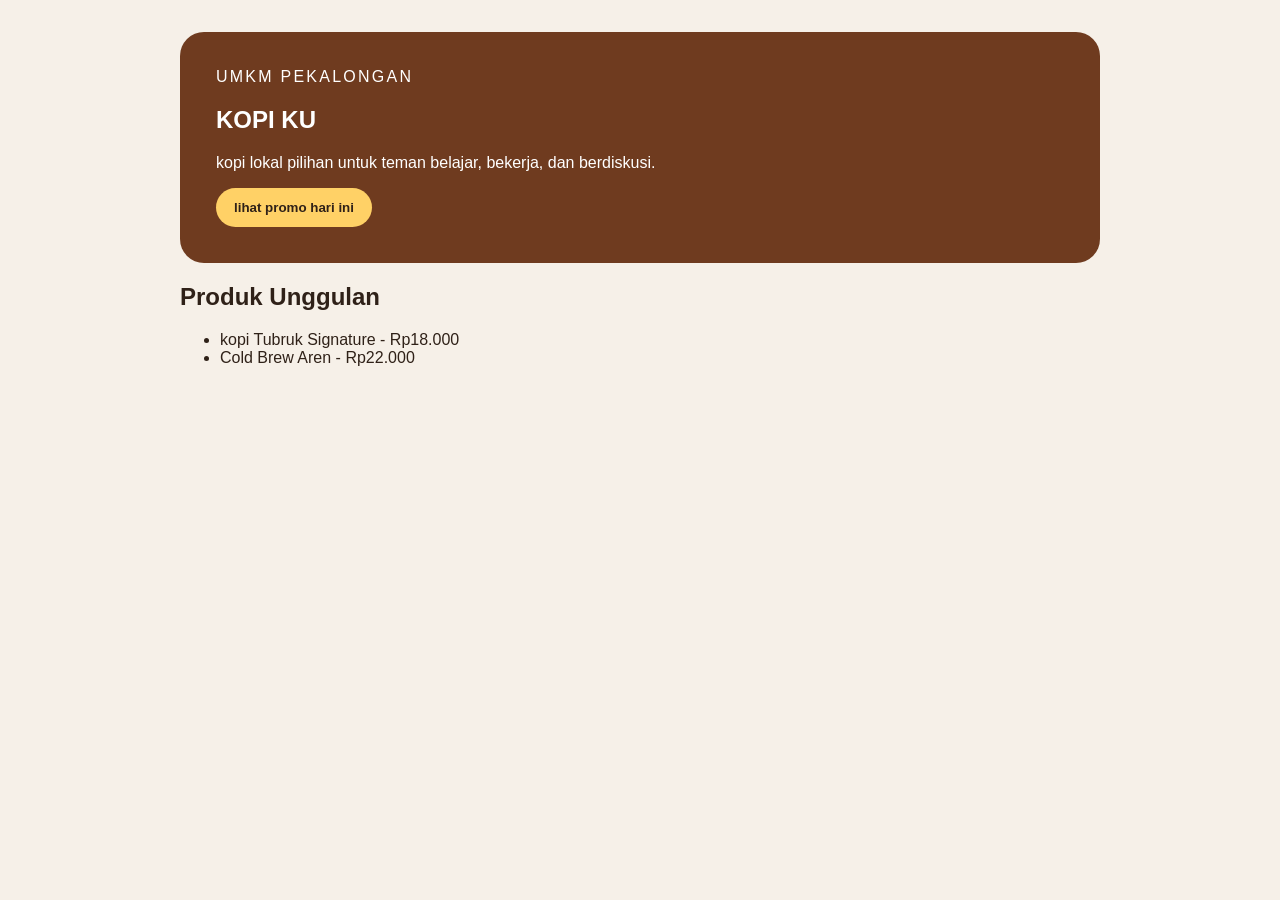
==== index.html @ 1f72acca "feat: buat landing page awal UMKM" ====
<!DOCTYPE html>
<html lang="id">
<head>
    <meta charset="UTF-8">
    <meta name="viewport" content="width=device-width, initial-scale=1">
    <title>Kopi KU - Website UMKM</title>
    <link rel="stylesheet" href="css/style.css" />
</head>
<body>
    <main class="page">
        <section class="hero">
            <p class="eyebrow"> UMKM PEKALONGAN</p>
            <h1> KOPI KU </h1>
            <P>kopi lokal pilihan untuk teman belajar, bekerja, dan berdiskusi.</P>
            <button id="promoButton" type="button">lihat promo hari ini</button>
        </section>

        <section aria-labelledby="produk-title">
            <h2 id="produk-title">Produk Unggulan</h2>
            <ul class="product">
                <li>kopi Tubruk Signature - Rp18.000</li>
                <li>Cold Brew Aren - Rp22.000</li>
            </ul>
        </section>
    </main>
    <script src="js/script.js"></script>
</body>
</html>
---- css/style.css ----
body {
    margin: 0;
    color: #2f2118;
    background: #f6f0e8;
    font-family: Arial, sans-serif;
}

.page {
    max-width: 920px;
    margin: 0 auto;
    padding: 32px 20px;
}

.hero {
    padding: 36px;
    color: white;
    background: #6f3b1f;
    border-radius: 24px;
}

.eyebrow {
    margin: 0 0 8px;
    letter-spacing: 0.14em;
    text-transform: uppercase;
}

.products {
    padding-left: 1.2rem;
}

button {
    padding: 12px 18px;
    color: #2f2118;
    font-weight: 700;
    cursor: pointer;
    background: #ffd166;
    border: 0;
    border-radius: 999px;
}
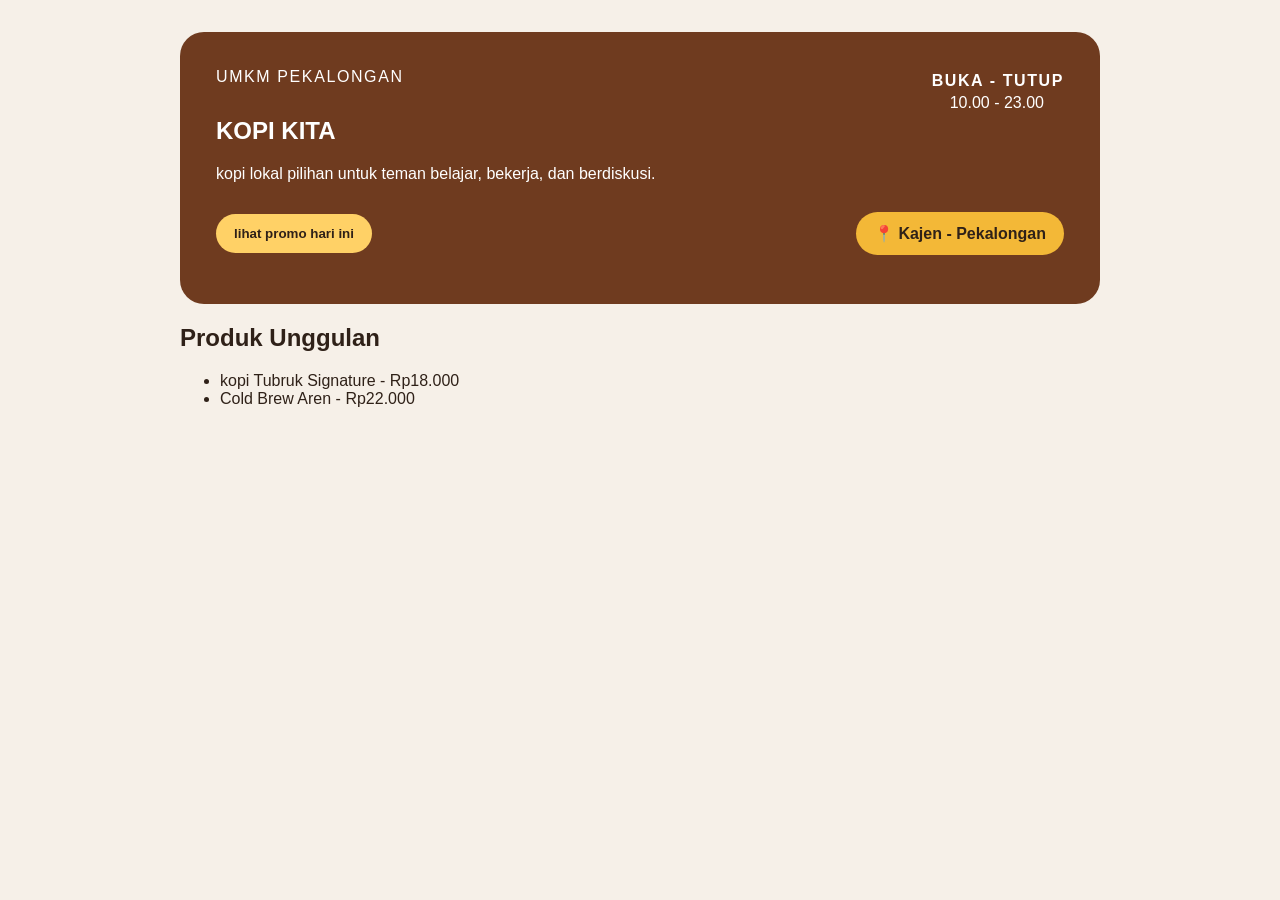
==== commit f93845db: "informasi lokasi dan jam operasional" ====
--- a/index.html
+++ b/index.html
@@ -3,16 +3,23 @@
 <head>
     <meta charset="UTF-8">
     <meta name="viewport" content="width=device-width, initial-scale=1">
-    <title>Kopi KU - Website UMKM</title>
+    <title>KOPI KITA- Website UMKM</title>
     <link rel="stylesheet" href="css/style.css" />
 </head>
 <body>
     <main class="page">
         <section class="hero">
+        <div class="header">
             <p class="eyebrow"> UMKM PEKALONGAN</p>
-            <h1> KOPI KU </h1>
+            <div class="jam_a">BUKA - TUTUP</div>
+            </div>
+            <div class="jam_b">10.00 - 23.00</div>
+            <h1 class="h1">KOPI KITA</h1>
             <P>kopi lokal pilihan untuk teman belajar, bekerja, dan berdiskusi.</P>
+            <div class="header-1">
             <button id="promoButton" type="button">lihat promo hari ini</button>
+            <h2 class="lokasi">📍 Kajen - Pekalongan</h2>
+        </div>
         </section>
 
         <section aria-labelledby="produk-title">
--- a/css/style.css
+++ b/css/style.css
@@ -1,39 +1,83 @@
 body {
-    margin: 0;
-    color: #2f2118;
-    background: #f6f0e8;
-    font-family: Arial, sans-serif;
+  margin: 0;
+  color: #2f2118;
+  background: #f6f0e8;
+  font-family: Arial, sans-serif;
 }
 
 .page {
-    max-width: 920px;
-    margin: 0 auto;
-    padding: 32px 20px;
+  max-width: 920px;
+  margin: 0 auto;
+  padding: 32px 20px;
 }
 
 .hero {
-    padding: 36px;
-    color: white;
-    background: #6f3b1f;
-    border-radius: 24px;
+  padding: 36px;
+  color: white;
+  background: #6f3b1f;
+  border-radius: 24px;
+}
+
+.header {
+  display: flex;
+  justify-content: space-between;
+  align-items: center;
+}
+
+.h1 {
+  margin-top: 5px;
 }
 
 .eyebrow {
-    margin: 0 0 8px;
-    letter-spacing: 0.14em;
+  margin: 0 0 8px;
+  letter-spacing: 0.10em;
+  text-transform: uppercase;
+}
+
+
+.jam_a {
+    margin: 0;
+    text-align: right;
+    letter-spacing: 0.1em;
     text-transform: uppercase;
+    font-size: medium;
+    font-weight: 700;
+}
+
+.jam_b {
+    margin: 0;
+    text-align: right;
+    margin-right: 20px;
+    font-size: medium;
 }
 
 .products {
-    padding-left: 1.2rem;
+  padding-left: 1.2rem;
+}
+
+.header-1 {
+  display: flex;
+  justify-content: space-between;
+  align-items: center;
+}
+
+.lokasi {
+  background:#f3b837;
+  color: #2f2118;
+  padding: 12px 18px;
+  cursor: pointer;
+  border-radius: 999px;
+  border: 0;
+  font-weight: 700;
+  font-size: medium;
 }
 
 button {
-    padding: 12px 18px;
-    color: #2f2118;
-    font-weight: 700;
-    cursor: pointer;
-    background: #ffd166;
-    border: 0;
-    border-radius: 999px;
+  padding: 12px 18px;
+  color: #2f2118;
+  font-weight: 700;
+  cursor: pointer;
+  background: #ffd166;
+  border: 0;
+  border-radius: 999px;
 }
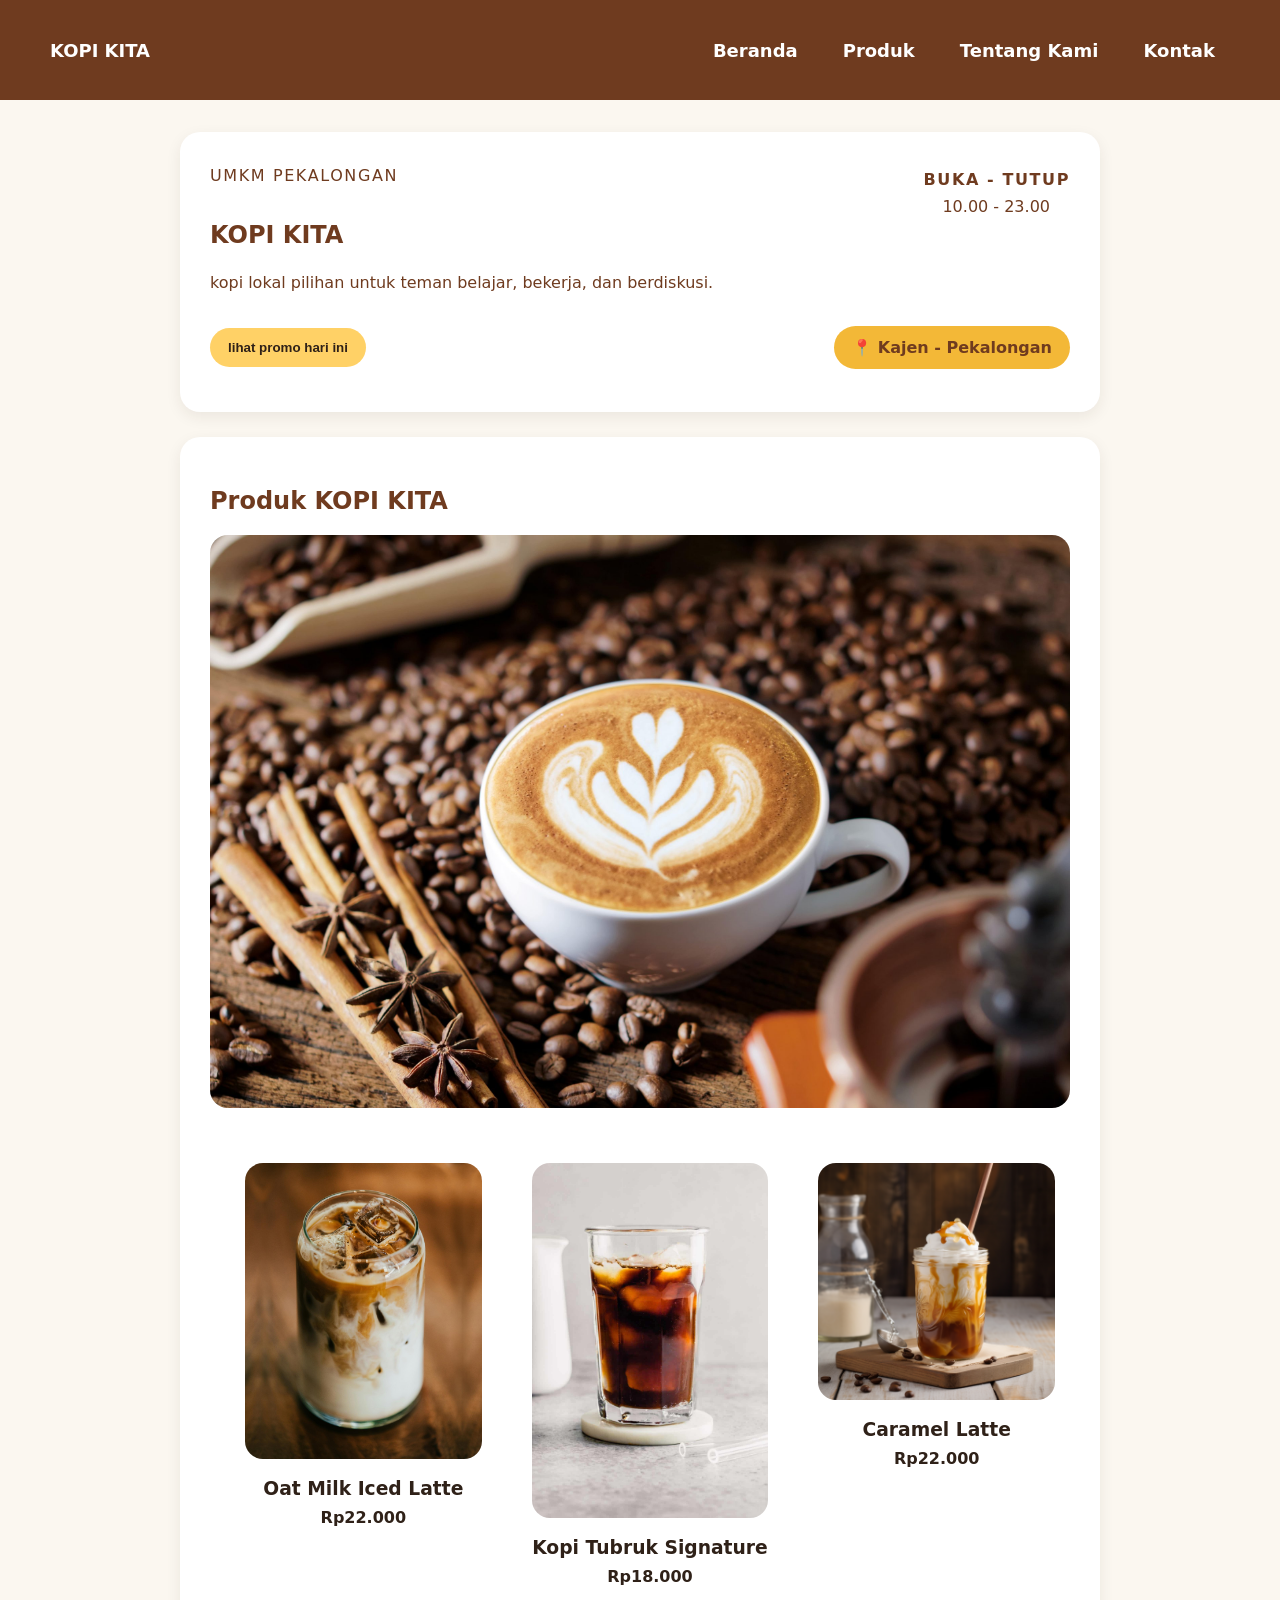
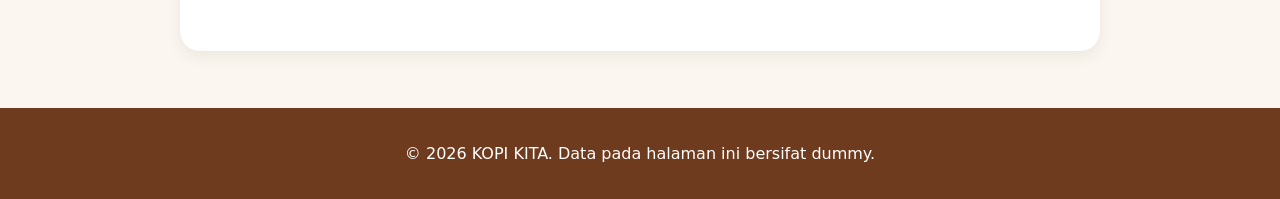
==== commit 9809cfa5: "feat: tambah semantic html dan navigasi dua halaman" ====
--- a/index.html
+++ b/index.html
@@ -7,6 +7,20 @@
     <link rel="stylesheet" href="css/style.css" />
 </head>
 <body>
+    <a class="skip-link" href="#main-content">Skip to main content</a>
+    <nav class="container">
+        <div class="container-navbar">
+    <div class="logo">
+        <a href="index.html">KOPI KITA</a>    
+    </div>
+            <ul class="navbar">
+                <li><a href="index.html">Beranda</a></li>
+                <li><a href="produk.html">Produk</a></li>
+                <li><a href="tentang.html">Tentang Kami</a></li>
+                <li><a href="kontak.html">Kontak</a></li>
+            </ul>
+        </nav>
+    </div>
     <main class="page">
         <section class="hero">
         <div class="header">
@@ -23,13 +37,31 @@
         </section>
 
         <section aria-labelledby="produk-title">
-            <h2 id="produk-title">Produk Unggulan</h2>
+            <h2 id="produk-title">Produk KOPI KITA</h2>
+            <img class="product-images" src="gambar/jenis-kopi-di-Indonesia-dan-karakteristik-scaled.jpg" alt="secangkir kopi yang ditawarkan oleh KOPI KITA" />
             <ul class="product">
-                <li>kopi Tubruk Signature - Rp18.000</li>
-                <li>Cold Brew Aren - Rp22.000</li>
+                <article class="product-item">
+                    <img class="product-coffee" src="gambar/Oat-Milk-Iced-Coffee-1-ws-us-1.jpg" alt="secangkir kopi yang ditawarkan oleh KOPI KITA" />
+                    <h3>oat milk iced latte</h3>
+                    <p>Rp22.000</p>
+
+                </article>
+                <article class="product-item">
+                    <img class="product-coffee" src="gambar/iced-coffee-7-1200.jpg" alt="secangkir kopi yang ditawarkan oleh KOPI KITA" />
+                    <h3>kopi Tubruk Signature</h3>
+                    <p>Rp18.000</p>
+                </article>
+                <article class="product-item">
+                    <img class="product-coffee" src="gambar/Caramel-Iced-Coffee-Recipe-Satisfying-Sweetness.png" alt="secangkir kopi yang ditawarkan oleh KOPI KITA" />
+                    <h3>Caramel Latte</h3>
+                    <p>Rp22.000</p>
+                </article>
             </ul>
         </section>
     </main>
+    <footer class="footer">
+        <p>© 2026 KOPI KITA. Data pada halaman ini bersifat dummy.</p>
+    </footer>
     <script src="js/script.js"></script>
 </body>
 </html>
--- a/css/style.css
+++ b/css/style.css
@@ -1,8 +1,118 @@
 body {
   margin: 0;
-  color: #2f2118;
-  background: #f6f0e8;
-  font-family: Arial, sans-serif;
+  background: #fbf7f0;
+  color: #2f2118;
+  font-family: system-ui, -apple-system, BlinkMacSystemFont, "Segoe UI", sans-serif;
+}
+
+.skip-link {
+  position: absolute;
+  left: -9999px;
+  top: auto;
+}
+
+.skip-link:focus {
+  left: 10px;
+  top: 10px;
+  background: white;
+  color: #2f2118;
+  padding: 10px 15px;
+  z-index: 1000;
+}
+
+.container {
+  max-width: 100%;
+  margin: 0 auto;
+  padding: 0;
+}
+
+.logo a {
+    color: white;
+    text-decoration: none;
+    font-weight: bold;
+    font-size: large;
+}
+
+.logo a:hover {
+    color: white;
+}
+
+.navbar {
+  display: flex;
+  list-style: none;
+  padding: 10px;
+  margin: 5px;
+  gap: 45px;
+} 
+
+.navbar a {
+  text-decoration: none;
+  color: white;
+  font-weight: bold;
+  font-size: large;
+}
+
+.navbar a:hover {
+  color: #f4c95d;
+  transition: 0.3s;
+}
+
+.site-header { 
+  background-color: #6f3b1f; 
+}
+
+.nav { 
+  max-width: 1100px; 
+  min-height: 80px; 
+  margin: 0 auto; 
+  padding: 0 10px; 
+  display: flex; 
+  justify-content: space-between; 
+  align-items: center; 
+  box-sizing: border-box; 
+}
+
+.brand { 
+  color: white; 
+  text-decoration: none; 
+  font-size: 25px; 
+  font-weight: 800; 
+  letter-spacing: 1px; 
+}
+
+.brand:hover { 
+  color: #f4c95d; 
+}
+
+.nav ul { 
+  display: flex; 
+  align-items: center; 
+  list-style: none; 
+  gap: 35px; 
+  margin: 0; 
+  padding: 0; 
+}
+
+.nav a { 
+  color: white; 
+  text-decoration: none; 
+  font-weight: 600; 
+  transition: 0.3s; 
+}
+
+.nav a:hover { 
+  color: #f4c95d; 
+}
+
+
+.container-navbar {
+  display: flex;
+  justify-content: space-between;
+  background-color: #6f3b1f;
+  height: 100px;
+  align-items: center;
+  padding: 0 50px;
+  box-sizing: border-box;
 }
 
 .page {
@@ -13,7 +123,7 @@
 
 .hero {
   padding: 36px;
-  color: white;
+  color: #6f3b1f;
   background: #6f3b1f;
   border-radius: 24px;
 }
@@ -51,9 +161,48 @@
     font-size: medium;
 }
 
-.products {
-  padding-left: 1.2rem;
-}
+
+.product-images {
+  width: 100%;
+  height: auto;
+  border-radius: 24px;
+  margin-bottom: 20px;
+}
+
+.product {
+  display: grid;
+  grid-template-columns: repeat(3, 1fr);
+  gap: 20px;
+  padding: 0;
+  margin: 0;
+  list-style: none;
+}
+
+.product-item {
+  background: white;
+  padding: 15px;
+  border-radius: 20px;
+  text-align: center;
+}
+
+.product-coffee {
+  width: 100%;
+  height: 180px;
+  object-fit: cover;
+  border-radius: 15px;
+}
+
+.product-item h3 {
+  margin-bottom: 5px;
+  text-transform: capitalize;
+}
+
+.product-item p {
+  margin-top: 0;
+  font-weight: bold;
+}
+
+
 
 .header-1 {
   display: flex;
@@ -80,4 +229,46 @@
   background: #ffd166;
   border: 0;
   border-radius: 999px;
-}+}
+
+.page section { 
+  background: white; 
+  padding: 30px; 
+  margin-bottom: 25px; 
+  border-radius: 20px; 
+  box-shadow: 0 5px 15px rgba(47, 33, 24, 0.08);
+ }
+
+ .page h1, 
+ .page h2 { 
+  color: #6f3b1f; 
+}
+
+.page section p { 
+  line-height: 1.7; 
+}
+
+.page section img { 
+  width: 100%; 
+  height: auto; 
+  display: block; 
+  margin-top: 20px; 
+  border-radius: 18px; 
+}
+
+.page section ul { 
+  padding-left: 20px; 
+}
+
+.page section li { 
+  margin-bottom: 10px; 
+  line-height: 1.6; 
+}
+
+.footer {
+  text-align: center;
+  padding: 20px;
+  background-color: #6f3b1f;
+  color: white;
+}
+
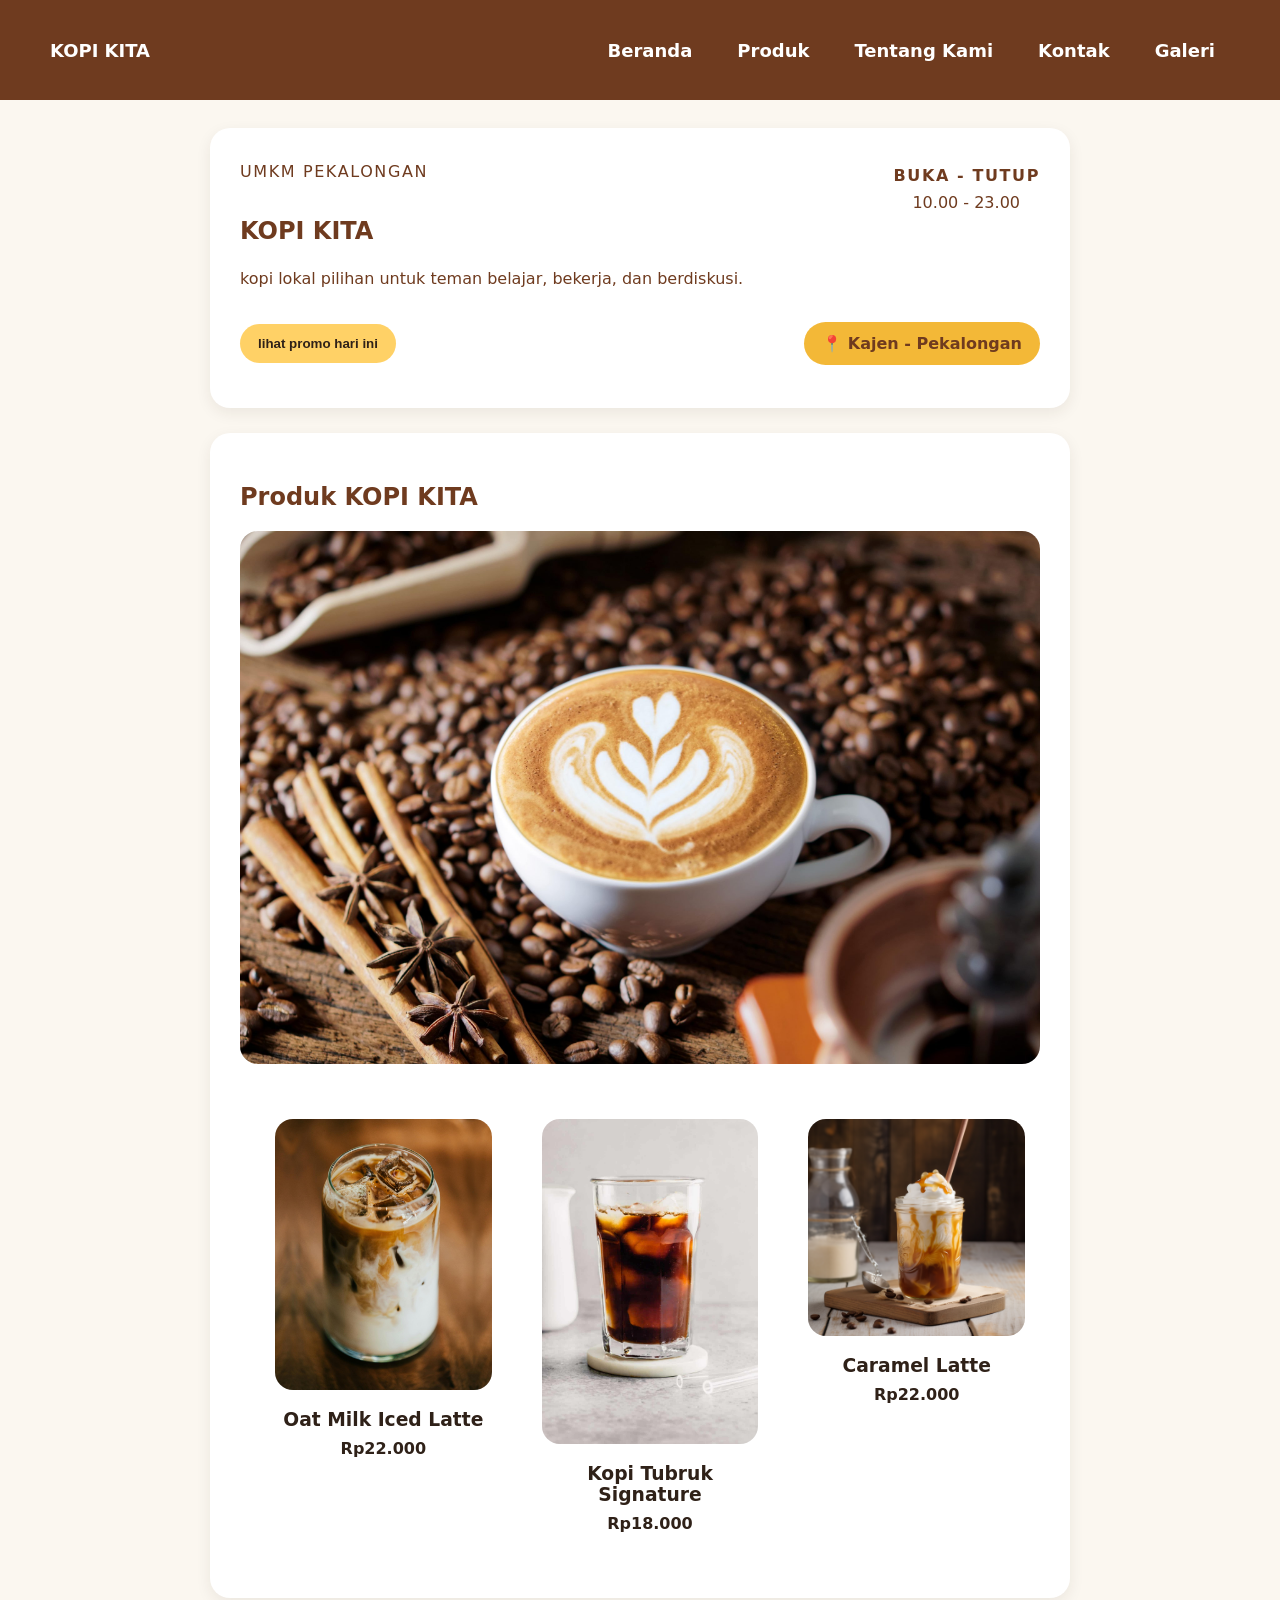
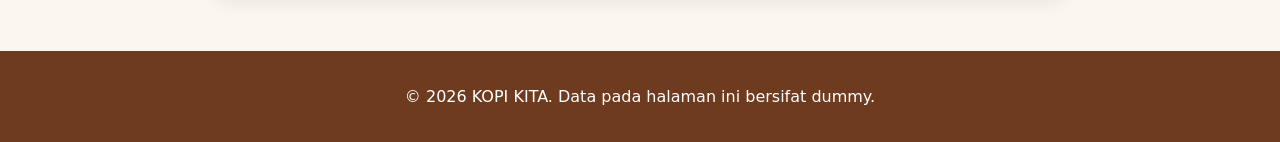
==== commit 6f17a1c1: "feat: tambah media dan tabel katalog" ====
--- a/index.html
+++ b/index.html
@@ -18,6 +18,7 @@
                 <li><a href="produk.html">Produk</a></li>
                 <li><a href="tentang.html">Tentang Kami</a></li>
                 <li><a href="kontak.html">Kontak</a></li>
+                <li><a href="galeri.html">Galeri</a></li>
             </ul>
         </nav>
     </div>
--- a/css/style.css
+++ b/css/style.css
@@ -272,3 +272,55 @@
   color: white;
 }
 
+
+/* produk */
+body {
+  margin: 0;
+  background: #fbf7f0;
+  color: #2f2118;
+  font-family: system-ui, -apple-system, BlinkMacSystemFont, "Segoe UI", sans-serif;
+}
+
+.page {
+  max-width: 860px;
+  margin: 0 auto;
+  padding: 28px 20px;
+}
+
+img {
+  max-width: 100%;
+  height: auto;
+  border-radius: 18px;
+}
+
+figure {
+  margin: 0 0 24px;
+}
+
+figcaption {
+  margin-top: 8px;
+  color: #6b5b51;
+}
+
+table {
+  width: 100%;
+  border-collapse: collapse;
+  background: white;
+}
+
+caption {
+  text-align: left;
+  font-weight: 700;
+  margin-bottom: 8px;
+}
+
+th,
+td {
+  border: 1px solid #ead8c3;
+  padding: 10px;
+  text-align: left;
+}
+
+thead {
+  background: #f1e3d3;
+}
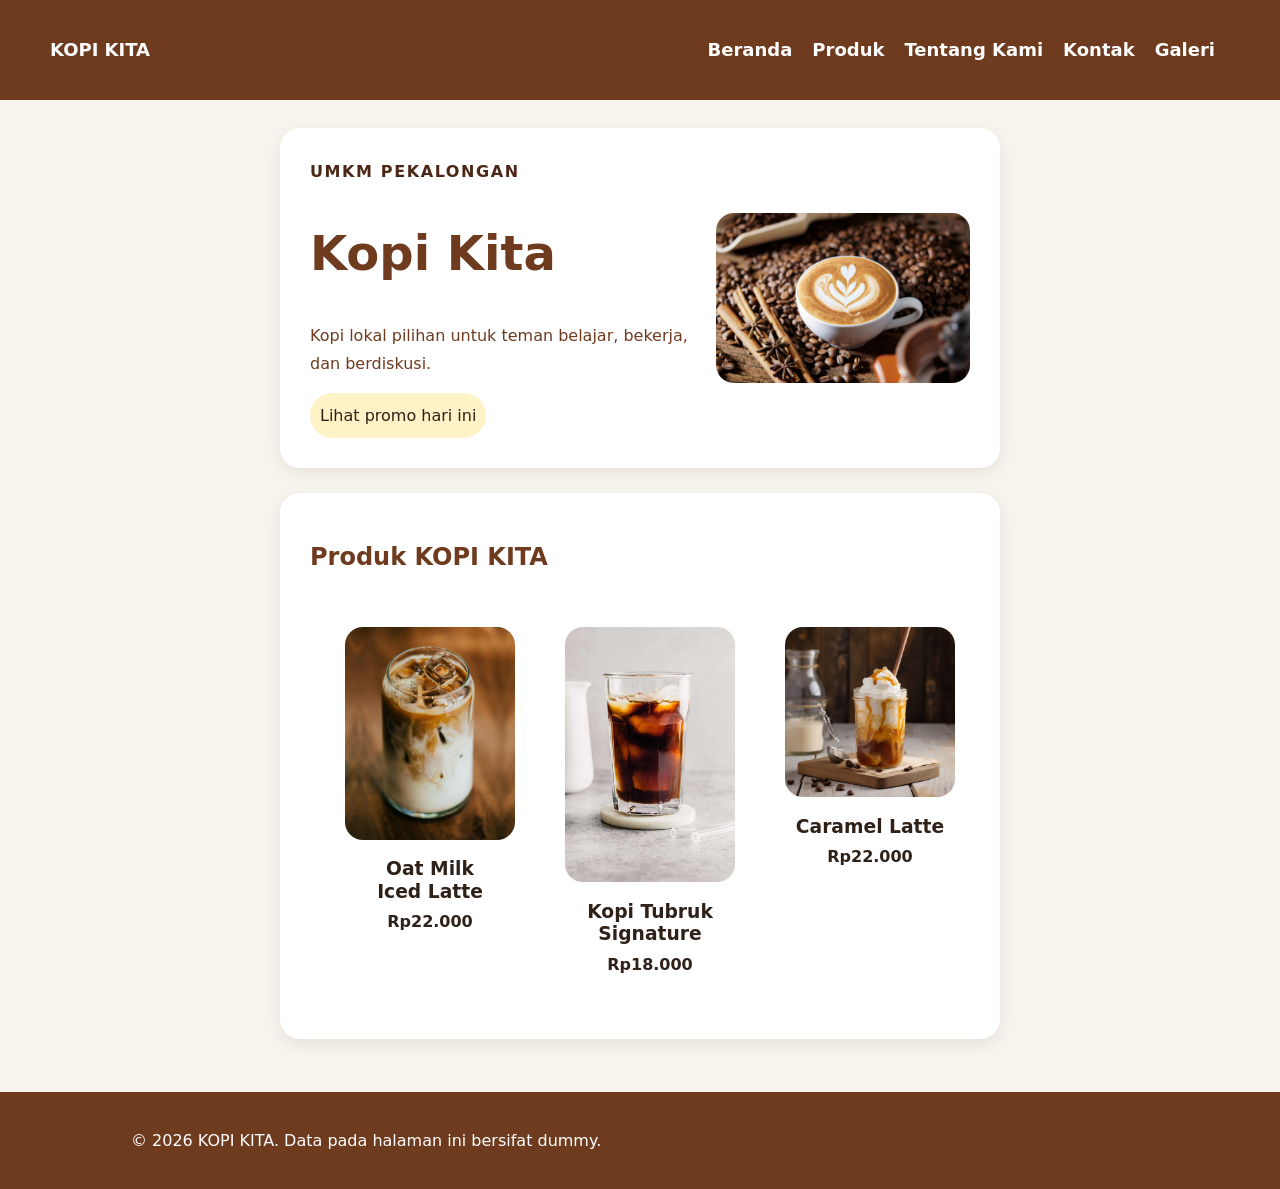
==== commit 9aafce65: "feat: bangun layout flexbox dan grid" ====
--- a/index.html
+++ b/index.html
@@ -22,24 +22,21 @@
             </ul>
         </nav>
     </div>
+   
+   
     <main class="page">
-        <section class="hero">
-        <div class="header">
-            <p class="eyebrow"> UMKM PEKALONGAN</p>
-            <div class="jam_a">BUKA - TUTUP</div>
-            </div>
-            <div class="jam_b">10.00 - 23.00</div>
-            <h1 class="h1">KOPI KITA</h1>
-            <P>kopi lokal pilihan untuk teman belajar, bekerja, dan berdiskusi.</P>
-            <div class="header-1">
-            <button id="promoButton" type="button">lihat promo hari ini</button>
-            <h2 class="lokasi">📍 Kajen - Pekalongan</h2>
-        </div>
-        </section>
+        <section class="hero" aria-labelledby="hero-title">
+  <div class="hero-content">
+    <p class="eyebrow">UMKM Pekalongan</p>
+    <h1 id="hero-title">Kopi Kita</h1>
+    <p>Kopi lokal pilihan untuk teman belajar, bekerja, dan berdiskusi.</p>
+    <button id="promoButton" type="button">Lihat promo hari ini</button>
+  </div>
+  <img class="product-images" src="gambar/jenis-kopi-di-Indonesia-dan-karakteristik-scaled.jpg" alt="secangkir kopi yang ditawarkan oleh KOPI KITA" />
+    </section>
 
         <section aria-labelledby="produk-title">
             <h2 id="produk-title">Produk KOPI KITA</h2>
-            <img class="product-images" src="gambar/jenis-kopi-di-Indonesia-dan-karakteristik-scaled.jpg" alt="secangkir kopi yang ditawarkan oleh KOPI KITA" />
             <ul class="product">
                 <article class="product-item">
                     <img class="product-coffee" src="gambar/Oat-Milk-Iced-Coffee-1-ws-us-1.jpg" alt="secangkir kopi yang ditawarkan oleh KOPI KITA" />
--- a/css/style.css
+++ b/css/style.css
@@ -1,9 +1,188 @@
+:root {
+  --color-primary: #6f3b1f;
+  --color-primary-strong: #4b2715;
+  --color-text: #2f2118;
+  --color-muted: #6b5b52;
+  --color-surface: #ffffff;
+  --color-surface-soft: #fff8f0;
+  --color-border: #dccbbc;
+  --color-focus: #1d4ed8;
+  --space-1: 0.5rem;
+  --space-2: 0.75rem;
+  --space-3: 1rem;
+  --space-4: 1.5rem;
+  --space-5: 2rem;
+  --radius-sm: 0.5rem;
+  --radius-md: 0.875rem;
+  --shadow-card: 0 0.5rem 1.5rem rgb(47 33 24 / 0.1);
+}
+
+*,
+*::before,
+*::after {
+  box-sizing: border-box;
+}
+
+html { color-scheme: light; }
+
 body {
   margin: 0;
-  background: #fbf7f0;
-  color: #2f2118;
+  color: var(--color-text);
+  background: var(--color-surface-soft);
   font-family: system-ui, -apple-system, BlinkMacSystemFont, "Segoe UI", sans-serif;
-}
+  font-size: 1rem;
+  line-height: 1.6;
+}
+
+img {
+  max-width: 100%;
+  height: auto;
+}
+
+a {
+  color: var(--color-primary);
+}
+
+a:hover {
+  color: var(--color-primary-strong);
+}
+
+:focus-visible {
+  outline: 3px solid var(--color-focus);
+  outline-offset: 3px;
+}
+
+.site-header,
+.site-footer {
+  padding: var(--space-3) var(--space-4);
+  background: var(--color-surface);
+  border-bottom: 1px solid var(--color-border);
+}
+.site-footer {
+  margin-top: var(--space-5);
+  color: var(--color-muted);
+  text-align: center;
+  border-top: 1px solid var(--color-border);
+  border-bottom: 0;
+}
+.nav,
+.page { width: min(100% - 2rem, 60rem); margin-inline: auto; }
+.brand {
+  display: inline-block;
+  margin-bottom: var(--space-2);
+  color: var(--color-text);
+  font-weight: 800;
+  text-decoration: none;
+}
+.nav ul { padding: 0; margin: 0; list-style: none; }
+.nav li { display: inline-block; margin: 0 var(--space-2) var(--space-1) 0; }
+
+.nav {
+  display: flex;
+  gap: var(--space-3);
+  align-items: center;
+  justify-content: space-between;
+}
+.brand { margin-bottom: 0; }
+.nav ul { display: flex; gap: var(--space-2); flex-wrap: wrap; }
+.nav li { margin: 0; }
+
+.product-card { display: flex; flex-direction: column; }
+.product-badge {
+  align-self: flex-start;
+  padding: 0.25rem var(--space-2);
+  color: var(--color-primary-strong);
+  font-size: 0.875rem;
+  font-weight: 800;
+  background: #fef3c7;
+  border-radius: 999px;
+}
+.card-actions {
+  display: flex;
+  gap: var(--space-2);
+  align-items: center;
+  flex-wrap: wrap;
+  margin-top: auto;
+}
+
+.hero {
+  display: grid;
+  grid-template-columns: 1.2fr 0.8fr;
+  gap: var(--space-4);
+  align-items: center;
+}
+.hero-image { width: 100%; border-radius: var(--radius-md); }
+
+.product-grid,
+.gallery-grid {
+  display: grid;
+  grid-template-columns: repeat(3, minmax(0, 1fr));
+  gap: var(--space-3);
+}
+.gallery-grid { grid-template-columns: repeat(2, minmax(0, 1fr)); }
+
+.nav a[aria-current="page"] {
+  padding: var(--space-1) var(--space-2);
+  color: white;
+  font-weight: 700;
+  text-decoration: none;
+  border-radius: var(--radius-sm);
+}
+.page { padding-block: var(--space-5); }
+
+.hero {
+  padding: var(--space-5);
+  color: var(--color-surface);
+  background: var(--color-primary);
+  border-radius: var(--radius-md);
+}
+h1,
+h2,
+h3 { line-height: 1.2; text-wrap: balance; }
+h1 { font-size: clamp(2rem, 6vw, 3rem); }
+p,
+li { max-width: 68ch; }
+.eyebrow { color: var(--color-primary); font-weight: 800; letter-spacing: 0.08em; text-transform: uppercase; }
+.hero .eyebrow { color: #4b2715; }
+.price { color: var(--color-primary-strong); font-weight: 800; }
+
+.button,
+button {
+  display: inline-block;
+  padding: var(--space-2) var(--space-3);
+  color: var(--color-surface);
+  font: inherit;
+  font-weight: 700;
+  text-decoration: none;
+  cursor: pointer;
+  background: var(--color-primary);
+  border: 0;
+  border-radius: var(--radius-sm);
+}
+.button:hover,
+button:hover { color: var(--color-surface); background: var(--color-primary-strong); }
+.hero button { color: var(--color-text); background: #fef3c7; }
+.hero button:hover { color: var(--color-text); background: #fde68a; }
+
+.product-card,
+.media-card,
+table,
+form {
+  margin-block: var(--space-3);
+  padding: var(--space-3);
+  background: var(--color-surface);
+  border: 1px solid var(--color-border);
+  border-radius: var(--radius-md);
+  box-shadow: var(--shadow-card);
+}
+figure { margin-inline: 0; }
+figcaption,
+caption { color: var(--color-muted); }
+table { width: 100%; border-collapse: collapse; border-radius: 0; }
+caption { margin-bottom: var(--space-2); font-weight: 700; text-align: left; }
+th,
+td { padding: var(--space-2); text-align: left; border: 1px solid var(--color-border); }
+th { background: var(--color-surface-soft); }
 
 .skip-link {
   position: absolute;
@@ -14,9 +193,9 @@
 .skip-link:focus {
   left: 10px;
   top: 10px;
-  background: white;
-  color: #2f2118;
-  padding: 10px 15px;
+  background: var(--color-surface);
+  color: var(--color-text);
+  padding: var(--space-2);
   z-index: 1000;
 }
 
@@ -42,7 +221,7 @@
   list-style: none;
   padding: 10px;
   margin: 5px;
-  gap: 45px;
+  gap: 20px;
 } 
 
 .navbar a {
@@ -59,6 +238,17 @@
 
 .site-header { 
   background-color: #6f3b1f; 
+}
+
+.nav {
+  width: 100%;
+  min-height: 80px;
+  margin: 0;
+  padding: 0 32px;
+  display: flex;
+  justify-content: space-between;
+  align-items: center;
+  box-sizing: border-box;
 }
 
 .nav { 
@@ -88,7 +278,7 @@
   display: flex; 
   align-items: center; 
   list-style: none; 
-  gap: 35px; 
+  gap: 20px; 
   margin: 0; 
   padding: 0; 
 }
@@ -161,7 +351,7 @@
     font-size: medium;
 }
 
-
+/* produk */
 .product-images {
   width: 100%;
   height: auto;
@@ -323,4 +513,91 @@
 
 thead {
   background: #f1e3d3;
+}
+/* produk */
+
+
+/* kontak */
+body {
+  margin: 0;
+  background: #f7f3ed;
+  color: #2f2118;
+  font-family: system-ui, -apple-system, BlinkMacSystemFont, "Segoe UI", sans-serif;
+}
+
+.page {
+  max-width: 760px;
+  margin: 0 auto;
+  padding: 28px 20px;
+}
+
+form,
+pre {
+  background: white;
+  border: 1px solid #ead8c3;
+  border-radius: 16px;
+  padding: 18px;
+}
+
+.field { margin-bottom: var(--space-3); }
+.field label,
+legend { display: block; margin-bottom: var(--space-1); font-weight: 700; }
+.field input,
+.field select,
+.field textarea {
+  width: 100%;
+  padding: var(--space-2);
+  color: inherit;
+  font: inherit;
+  background: var(--color-surface);
+  border: 1px solid var(--color-border);
+  border-radius: var(--radius-sm);
+}
+input[type="radio"],
+input[type="checkbox"] { width: auto; }
+fieldset {
+  margin: 0 0 var(--space-3);
+  padding: var(--space-3);
+  border: 1px solid var(--color-border);
+  border-radius: var(--radius-sm);
+}
+audio { max-width: 100%; }
+#preview-form {
+  padding: var(--space-3);
+  white-space: pre-wrap;
+  background: var(--color-surface);
+  border: 1px solid var(--color-border);
+  border-radius: var(--radius-sm);
+}
+
+label,
+legend {
+  font-weight: 700;
+}
+
+input,
+select,
+textarea,
+button {
+  font: inherit;
+  padding: 10px;
+}
+
+fieldset {
+  display: grid;
+  gap: 8px;
+  margin: 0 0 14px;
+  border: 1px solid #ead8c3;
+  border-radius: 12px;
+}
+
+button {
+  cursor: pointer;
+}
+
+.site-footer {
+  text-align: center;
+  padding: 20px;
+  background-color: #6f3b1f;
+  color: white;
 }
